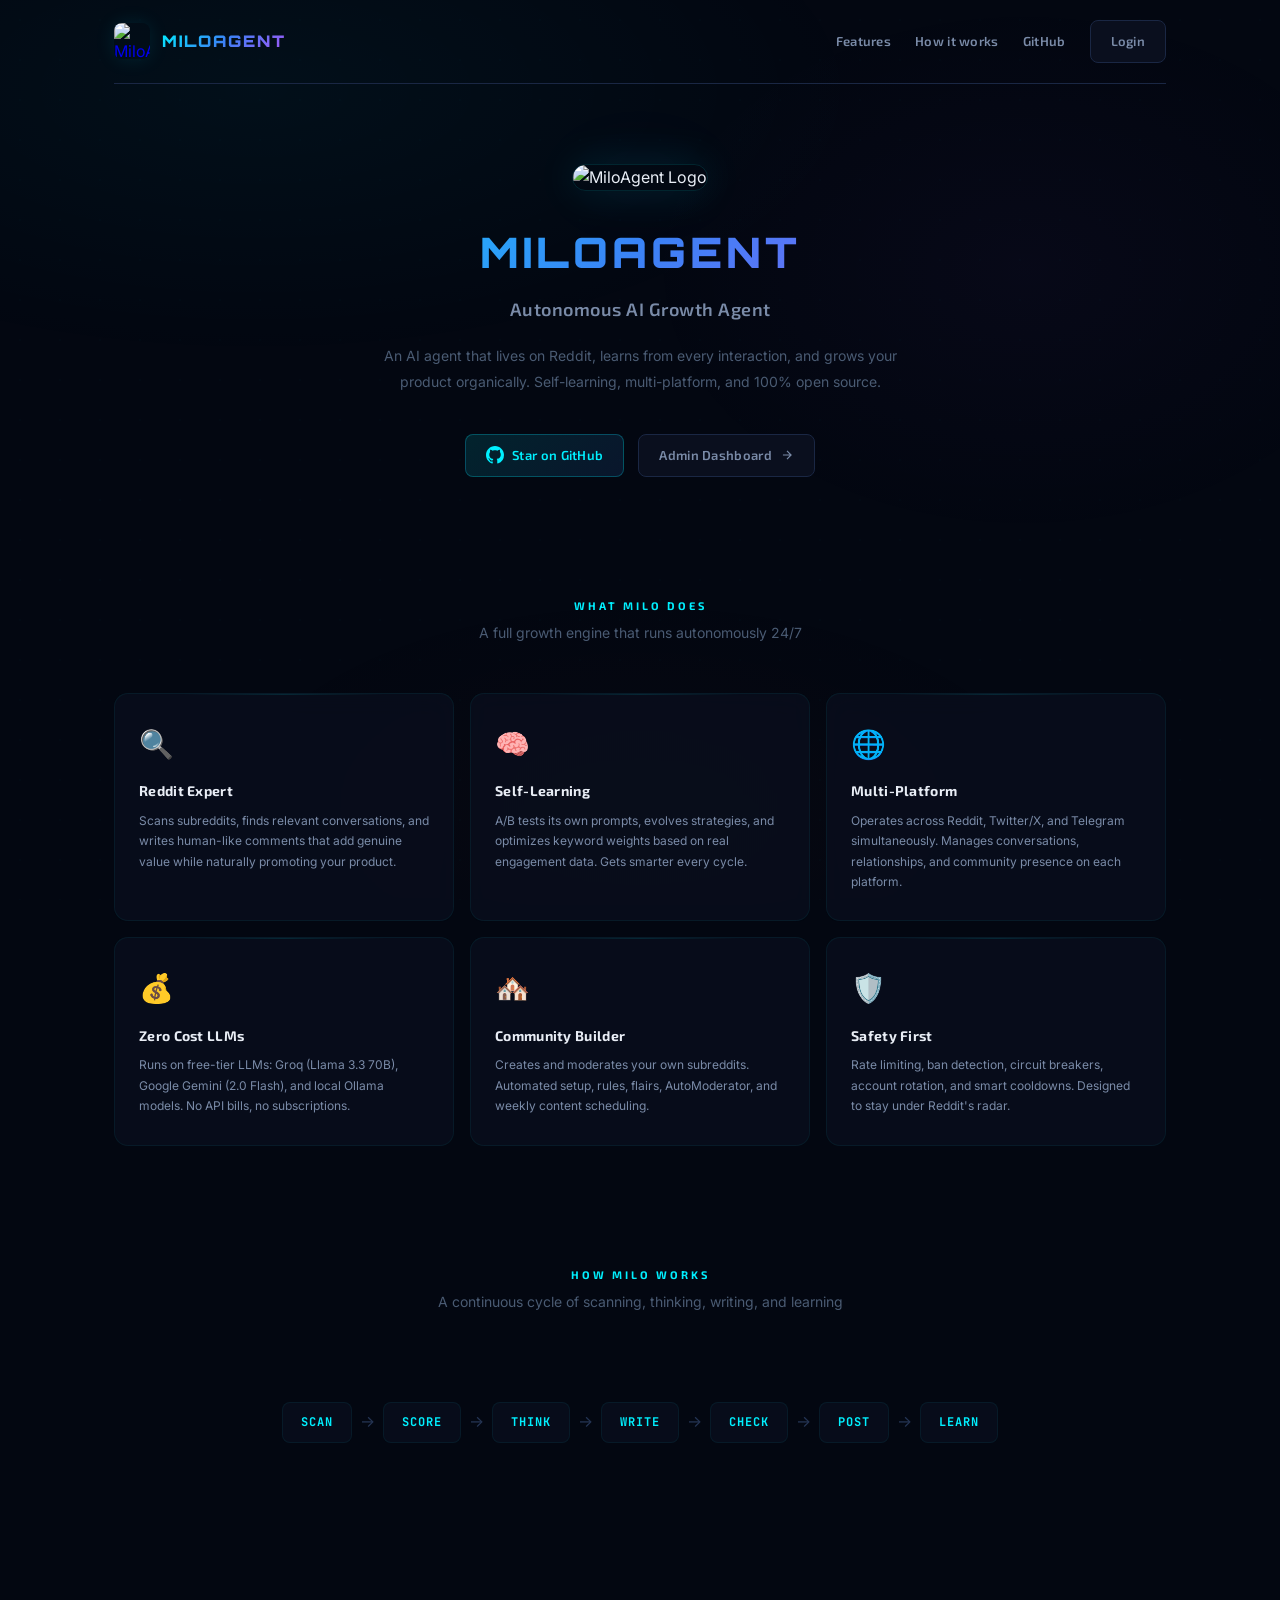
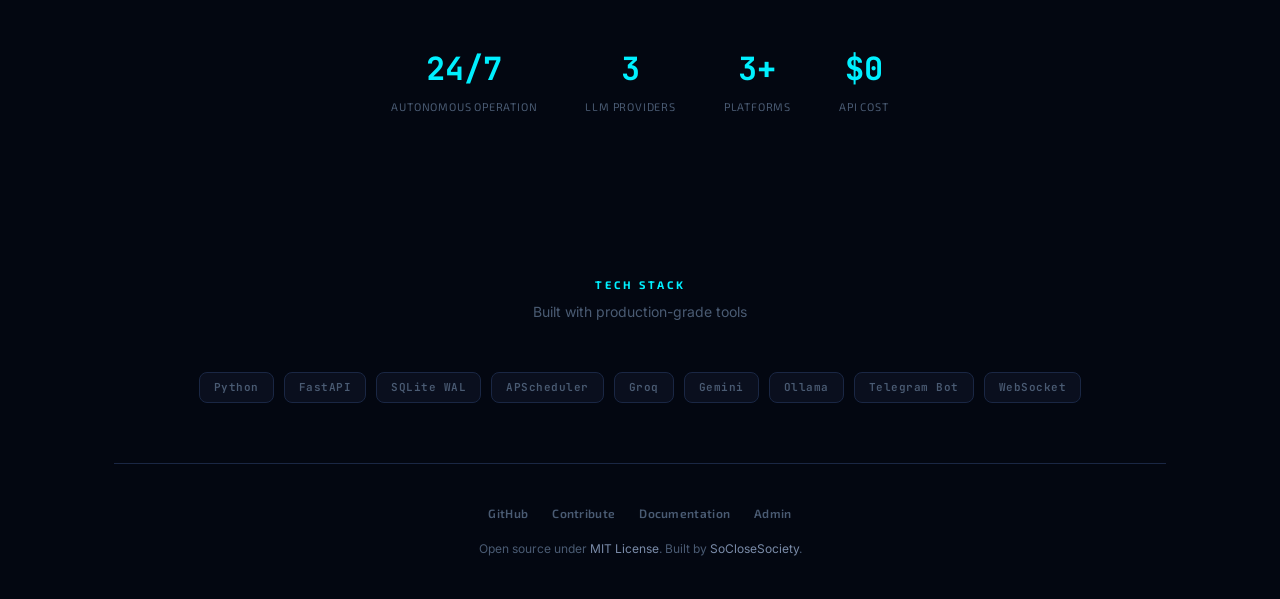
==== dashboard/static/landing.html @ 596e5b5a "Unify landing page + dashboard color palette Landing page was using muted Tailwind colors (Inter fon" ====
<!DOCTYPE html>
<html lang="en">
<head>
    <meta charset="UTF-8">
    <meta name="viewport" content="width=device-width, initial-scale=1.0">
    <title>MiloAgent — Autonomous AI Growth Agent</title>

    <!-- SEO -->
    <meta name="description" content="MiloAgent is an autonomous AI agent that lives on Reddit, learns from every interaction, and grows your product organically. Open source, self-learning, zero-cost AI growth engine.">
    <meta name="keywords" content="AI agent, Reddit bot, autonomous growth, self-learning AI, community management, open source, organic marketing, Reddit automation, Groq, Gemini, MiloAgent">
    <meta name="author" content="SoCloseSociety">
    <meta name="robots" content="index, follow">
    <link rel="canonical" href="https://milo.soclose.co">

    <!-- Open Graph -->
    <meta property="og:type" content="website">
    <meta property="og:title" content="MiloAgent — Autonomous AI Growth Agent">
    <meta property="og:description" content="An AI agent that lives on Reddit, learns from every interaction, and grows your product organically.">
    <meta property="og:image" content="https://milo.soclose.co/static/miloagent.png">
    <meta property="og:url" content="https://milo.soclose.co">
    <meta property="og:site_name" content="MiloAgent">

    <!-- Twitter Card -->
    <meta name="twitter:card" content="summary_large_image">
    <meta name="twitter:title" content="MiloAgent — Autonomous AI Growth Agent">
    <meta name="twitter:description" content="An AI agent that lives on Reddit, learns from every interaction, and grows your product organically.">
    <meta name="twitter:image" content="https://milo.soclose.co/static/miloagent.png">

    <!-- JSON-LD -->
    <script type="application/ld+json">
    {
        "@context": "https://schema.org",
        "@type": "SoftwareApplication",
        "name": "MiloAgent",
        "applicationCategory": "DeveloperApplication",
        "operatingSystem": "Linux, macOS",
        "description": "Autonomous AI growth agent that operates on Reddit, learns from interactions, and grows products organically.",
        "url": "https://milo.soclose.co",
        "author": {
            "@type": "Organization",
            "name": "SoCloseSociety",
            "url": "https://github.com/SoCloseSociety"
        },
        "license": "https://opensource.org/licenses/MIT",
        "programmingLanguage": "Python",
        "offers": {
            "@type": "Offer",
            "price": "0",
            "priceCurrency": "USD"
        }
    }
    </script>

    <!-- Favicon -->
    <link rel="icon" type="image/png" href="/static/miloagent.png">
    <link rel="apple-touch-icon" href="/static/miloagent.png">

    <!-- Fonts (same as dashboard) -->
    <link rel="preconnect" href="https://fonts.googleapis.com">
    <link rel="preconnect" href="https://fonts.gstatic.com" crossorigin>
    <link href="https://fonts.googleapis.com/css2?family=Orbitron:wght@500;700;900&family=JetBrains+Mono:wght@400;600;700&family=Exo+2:wght@400;500;600;700&family=Inter:wght@400;500;600;700;800&display=swap" rel="stylesheet">

    <style>
        *, *::before, *::after { box-sizing: border-box; margin: 0; padding: 0; }

        :root {
            --bg: #030711;
            --bg2: #0a0f1e;
            --bg3: #0f1629;
            --border: #1a2744;
            --border2: #253555;
            --text: #e8edf5;
            --text2: #7a8ba8;
            --text3: #4a5b73;
            --neon-cyan: #00f0ff;
            --neon-green: #22ff88;
            --neon-orange: #ff6b35;
            --neon-purple: #a855f7;
            --blue: #3b82f6;
            --pink: #ec4899;
            --glass: rgba(10, 15, 30, 0.75);
            --glass-border: rgba(0, 240, 255, 0.06);
            --glass-border2: rgba(0, 240, 255, 0.12);
            --glow-cyan: rgba(0, 240, 255, 0.15);
            --glow-purple: rgba(168, 85, 247, 0.15);
            --font-title: 'Orbitron', sans-serif;
            --font-data: 'JetBrains Mono', monospace;
            --font-label: 'Exo 2', sans-serif;
            --font-body: 'Inter', -apple-system, BlinkMacSystemFont, 'Segoe UI', sans-serif;
            --ease: cubic-bezier(.4, 0, .2, 1);
        }

        html { scroll-behavior: smooth; }

        body {
            font-family: var(--font-body);
            background: var(--bg);
            color: var(--text);
            line-height: 1.6;
            overflow-x: hidden;
        }

        /* Scrollbar */
        ::-webkit-scrollbar { width: 5px }
        ::-webkit-scrollbar-track { background: transparent }
        ::-webkit-scrollbar-thumb { background: var(--border); border-radius: 3px }

        /* Background Effects */
        body::before {
            content: '';
            position: fixed;
            inset: 0;
            pointer-events: none;
            z-index: 0;
            background:
                radial-gradient(ellipse 80% 50% at 20% 10%, rgba(0, 240, 255, .04), transparent 60%),
                radial-gradient(ellipse 60% 60% at 80% 30%, rgba(168, 85, 247, .03), transparent 50%),
                radial-gradient(ellipse 70% 50% at 50% 90%, rgba(255, 107, 53, .02), transparent 50%);
        }

        body::after {
            content: '';
            position: fixed;
            inset: 0;
            pointer-events: none;
            z-index: 0;
            background-image: radial-gradient(circle, rgba(0, 240, 255, .03) 1px, transparent 1px);
            background-size: 40px 40px;
            opacity: .5;
        }

        .container {
            max-width: 1100px;
            margin: 0 auto;
            padding: 0 24px;
            position: relative;
            z-index: 1;
        }

        /* ── Navbar ── */
        .navbar {
            display: flex;
            align-items: center;
            justify-content: space-between;
            padding: 20px 0;
            border-bottom: 1px solid var(--border);
        }

        .nav-brand {
            display: flex;
            align-items: center;
            gap: 12px;
            text-decoration: none;
        }

        .nav-brand img {
            width: 36px;
            height: 36px;
            border-radius: 8px;
            box-shadow: 0 0 20px rgba(0, 240, 255, .1);
        }

        .nav-brand span {
            font-family: var(--font-title);
            font-size: 16px;
            font-weight: 900;
            letter-spacing: 2px;
            background: linear-gradient(135deg, var(--neon-cyan), var(--blue), var(--neon-purple));
            -webkit-background-clip: text;
            -webkit-text-fill-color: transparent;
            background-clip: text;
        }

        .nav-links {
            display: flex;
            align-items: center;
            gap: 24px;
        }

        .nav-links a {
            color: var(--text2);
            text-decoration: none;
            font-family: var(--font-label);
            font-size: 13px;
            font-weight: 600;
            letter-spacing: .3px;
            transition: color .2s var(--ease);
        }

        .nav-links a:hover { color: var(--neon-cyan); }

        .btn {
            display: inline-flex;
            align-items: center;
            gap: 8px;
            padding: 10px 20px;
            border-radius: 8px;
            font-family: var(--font-label);
            font-size: 13px;
            font-weight: 600;
            text-decoration: none;
            transition: all .25s var(--ease);
            border: none;
            cursor: pointer;
            letter-spacing: .3px;
        }

        .btn-primary {
            background: linear-gradient(135deg, rgba(0, 240, 255, .12), rgba(59, 130, 246, .12));
            border: 1px solid rgba(0, 240, 255, .25);
            color: var(--neon-cyan);
        }

        .btn-primary:hover {
            background: linear-gradient(135deg, rgba(0, 240, 255, .2), rgba(59, 130, 246, .2));
            border-color: var(--neon-cyan);
            box-shadow: 0 0 24px var(--glow-cyan), 0 0 60px rgba(0, 240, 255, .08);
            transform: translateY(-2px);
        }

        .btn-ghost {
            background: var(--bg2);
            color: var(--text2);
            border: 1px solid var(--border);
        }

        .btn-ghost:hover {
            color: var(--neon-cyan);
            border-color: rgba(0, 240, 255, .2);
            background: rgba(0, 240, 255, .04);
            box-shadow: 0 0 16px var(--glow-cyan);
            transform: translateY(-1px);
        }

        /* ── Hero ── */
        .hero {
            text-align: center;
            padding: 80px 0 60px;
        }

        .hero-logo {
            width: 100px;
            height: 100px;
            border-radius: 24px;
            margin-bottom: 28px;
            box-shadow: 0 0 40px rgba(0, 240, 255, .12), 0 0 80px rgba(168, 85, 247, .06);
            border: 1px solid var(--glass-border2);
        }

        .hero h1 {
            font-family: var(--font-title);
            font-size: 42px;
            font-weight: 900;
            letter-spacing: 4px;
            margin-bottom: 8px;
            background: linear-gradient(135deg, var(--neon-cyan), var(--blue), var(--neon-purple));
            -webkit-background-clip: text;
            -webkit-text-fill-color: transparent;
            background-clip: text;
        }

        .hero .subtitle {
            font-family: var(--font-label);
            font-size: 18px;
            color: var(--text2);
            font-weight: 600;
            margin-bottom: 20px;
            letter-spacing: .5px;
        }

        .hero .tagline {
            font-size: 14px;
            color: var(--text3);
            max-width: 560px;
            margin: 0 auto 40px;
            line-height: 1.8;
        }

        .hero-actions {
            display: flex;
            align-items: center;
            justify-content: center;
            gap: 14px;
            flex-wrap: wrap;
        }

        /* ── Features ── */
        .section {
            padding: 60px 0;
        }

        .section-title {
            text-align: center;
            font-family: var(--font-label);
            font-size: 11px;
            font-weight: 700;
            text-transform: uppercase;
            letter-spacing: 3px;
            color: var(--neon-cyan);
            margin-bottom: 8px;
        }

        .section-subtitle {
            text-align: center;
            font-family: var(--font-body);
            color: var(--text3);
            font-size: 14px;
            margin-bottom: 48px;
        }

        .features-grid {
            display: grid;
            grid-template-columns: repeat(3, 1fr);
            gap: 16px;
        }

        .feature-card {
            background: var(--glass);
            border: 1px solid var(--glass-border);
            border-radius: 14px;
            padding: 28px 24px;
            backdrop-filter: blur(12px);
            transition: all .25s var(--ease);
            position: relative;
            overflow: hidden;
        }

        .feature-card::before {
            content: '';
            position: absolute;
            top: 0;
            left: 20%;
            right: 20%;
            height: 1px;
            background: linear-gradient(90deg, transparent, var(--glass-border2), transparent);
        }

        .feature-card:hover {
            border-color: var(--glass-border2);
            transform: translateY(-2px);
            box-shadow: 0 8px 32px rgba(0, 0, 0, .3);
        }

        .feature-icon {
            font-size: 28px;
            margin-bottom: 14px;
            display: block;
        }

        .feature-card h3 {
            font-family: var(--font-label);
            font-size: 14px;
            font-weight: 700;
            margin-bottom: 8px;
            color: var(--text);
            letter-spacing: .3px;
        }

        .feature-card p {
            font-size: 12px;
            color: var(--text2);
            line-height: 1.7;
        }

        /* ── How It Works ── */
        .flow {
            display: flex;
            align-items: center;
            justify-content: center;
            gap: 8px;
            flex-wrap: wrap;
            padding: 40px 0;
        }

        .flow-step {
            background: var(--glass);
            border: 1px solid var(--glass-border);
            border-radius: 8px;
            padding: 10px 18px;
            font-family: var(--font-data);
            font-size: 12px;
            font-weight: 700;
            color: var(--neon-cyan);
            letter-spacing: 1px;
            transition: all .2s var(--ease);
        }

        .flow-step:hover {
            border-color: var(--glass-border2);
            box-shadow: 0 0 16px var(--glow-cyan);
        }

        .flow-arrow {
            color: var(--border2);
            font-size: 16px;
        }

        /* ── Tech Stack ── */
        .tech-badges {
            display: flex;
            align-items: center;
            justify-content: center;
            gap: 10px;
            flex-wrap: wrap;
        }

        .tech-badge {
            background: var(--bg2);
            border: 1px solid var(--border);
            border-radius: 8px;
            padding: 6px 14px;
            font-family: var(--font-data);
            font-size: 11px;
            font-weight: 600;
            color: var(--text3);
            letter-spacing: .5px;
            transition: all .2s var(--ease);
        }

        .tech-badge:hover {
            border-color: var(--glass-border2);
            color: var(--text2);
        }

        /* ── Stats ── */
        .stats {
            display: flex;
            justify-content: center;
            gap: 48px;
            padding: 40px 0;
            flex-wrap: wrap;
        }

        .stat {
            text-align: center;
        }

        .stat-value {
            font-family: var(--font-data);
            font-size: 32px;
            font-weight: 700;
            color: var(--neon-cyan);
            font-variant-numeric: tabular-nums;
        }

        .stat-label {
            font-family: var(--font-label);
            font-size: 11px;
            color: var(--text3);
            margin-top: 4px;
            text-transform: uppercase;
            letter-spacing: .8px;
        }

        /* ── Footer ── */
        .footer {
            border-top: 1px solid var(--border);
            padding: 40px 0;
            text-align: center;
        }

        .footer-links {
            display: flex;
            align-items: center;
            justify-content: center;
            gap: 24px;
            margin-bottom: 16px;
        }

        .footer-links a {
            color: var(--text3);
            text-decoration: none;
            font-family: var(--font-label);
            font-size: 12px;
            font-weight: 600;
            letter-spacing: .3px;
            transition: color .2s var(--ease);
        }

        .footer-links a:hover { color: var(--neon-cyan); }

        .footer-text {
            color: var(--text3);
            font-size: 12px;
        }

        .footer-text a {
            color: var(--text2);
            text-decoration: none;
        }

        .footer-text a:hover { color: var(--neon-cyan); }

        /* ── Responsive ── */
        @media (max-width: 768px) {
            .hero h1 { font-size: 28px; letter-spacing: 2px; }
            .hero .subtitle { font-size: 15px; }
            .features-grid { grid-template-columns: 1fr; }
            .stats { gap: 32px; }
            .flow-step { padding: 8px 12px; font-size: 11px; }
            .nav-links { gap: 12px; }
            .nav-links a.hide-mobile { display: none; }
        }

        @media (max-width: 480px) {
            .hero { padding: 48px 0 32px; }
            .hero-logo { width: 72px; height: 72px; }
            .hero h1 { font-size: 24px; }
            .hero-actions { flex-direction: column; }
            .btn { width: 100%; justify-content: center; }
            .navbar { flex-direction: column; gap: 12px; }
        }

        @media (prefers-reduced-motion: reduce) {
            *, *::before, *::after {
                animation-duration: .01ms !important;
                transition-duration: .01ms !important;
            }
        }
    </style>
</head>
<body>

<div class="container">

    <!-- Navbar -->
    <nav class="navbar">
        <a href="/" class="nav-brand">
            <img src="/static/miloagent.png" alt="MiloAgent">
            <span>MILOAGENT</span>
        </a>
        <div class="nav-links">
            <a href="#features" class="hide-mobile">Features</a>
            <a href="#how-it-works" class="hide-mobile">How it works</a>
            <a href="https://github.com/SoCloseSociety/MiloAgent" target="_blank">GitHub</a>
            <a href="/login" class="btn btn-ghost">Login</a>
        </div>
    </nav>

    <!-- Hero -->
    <section class="hero">
        <img src="/static/miloagent.png" alt="MiloAgent Logo" class="hero-logo">
        <h1>MILOAGENT</h1>
        <p class="subtitle">Autonomous AI Growth Agent</p>
        <p class="tagline">
            An AI agent that lives on Reddit, learns from every interaction,
            and grows your product organically. Self-learning, multi-platform, and 100% open source.
        </p>
        <div class="hero-actions">
            <a href="https://github.com/SoCloseSociety/MiloAgent" target="_blank" class="btn btn-primary">
                <svg width="18" height="18" viewBox="0 0 16 16" fill="currentColor"><path d="M8 0C3.58 0 0 3.58 0 8c0 3.54 2.29 6.53 5.47 7.59.4.07.55-.17.55-.38 0-.19-.01-.82-.01-1.49-2.01.37-2.53-.49-2.69-.94-.09-.23-.48-.94-.82-1.13-.28-.15-.68-.52-.01-.53.63-.01 1.08.58 1.23.82.72 1.21 1.87.87 2.33.66.07-.52.28-.87.51-1.07-1.78-.2-3.64-.89-3.64-3.95 0-.87.31-1.59.82-2.15-.08-.2-.36-1.02.08-2.12 0 0 .67-.21 2.2.82.64-.18 1.32-.27 2-.27.68 0 1.36.09 2 .27 1.53-1.04 2.2-.82 2.2-.82.44 1.1.16 1.92.08 2.12.51.56.82 1.27.82 2.15 0 3.07-1.87 3.75-3.65 3.95.29.25.54.73.54 1.48 0 1.07-.01 1.93-.01 2.2 0 .21.15.46.55.38A8.013 8.013 0 0016 8c0-4.42-3.58-8-8-8z"/></svg>
                Star on GitHub
            </a>
            <a href="/login" class="btn btn-ghost">
                Admin Dashboard
                <svg width="14" height="14" viewBox="0 0 24 24" fill="none" stroke="currentColor" stroke-width="2"><path d="M5 12h14M12 5l7 7-7 7"/></svg>
            </a>
        </div>
    </section>

    <!-- Features -->
    <section class="section" id="features">
        <h2 class="section-title">What Milo Does</h2>
        <p class="section-subtitle">A full growth engine that runs autonomously 24/7</p>

        <div class="features-grid">
            <div class="feature-card">
                <span class="feature-icon">&#x1F50D;</span>
                <h3>Reddit Expert</h3>
                <p>Scans subreddits, finds relevant conversations, and writes human-like comments that add genuine value while naturally promoting your product.</p>
            </div>
            <div class="feature-card">
                <span class="feature-icon">&#x1F9E0;</span>
                <h3>Self-Learning</h3>
                <p>A/B tests its own prompts, evolves strategies, and optimizes keyword weights based on real engagement data. Gets smarter every cycle.</p>
            </div>
            <div class="feature-card">
                <span class="feature-icon">&#x1F310;</span>
                <h3>Multi-Platform</h3>
                <p>Operates across Reddit, Twitter/X, and Telegram simultaneously. Manages conversations, relationships, and community presence on each platform.</p>
            </div>
            <div class="feature-card">
                <span class="feature-icon">&#x1F4B0;</span>
                <h3>Zero Cost LLMs</h3>
                <p>Runs on free-tier LLMs: Groq (Llama 3.3 70B), Google Gemini (2.0 Flash), and local Ollama models. No API bills, no subscriptions.</p>
            </div>
            <div class="feature-card">
                <span class="feature-icon">&#x1F3D8;&#xFE0F;</span>
                <h3>Community Builder</h3>
                <p>Creates and moderates your own subreddits. Automated setup, rules, flairs, AutoModerator, and weekly content scheduling.</p>
            </div>
            <div class="feature-card">
                <span class="feature-icon">&#x1F6E1;&#xFE0F;</span>
                <h3>Safety First</h3>
                <p>Rate limiting, ban detection, circuit breakers, account rotation, and smart cooldowns. Designed to stay under Reddit's radar.</p>
            </div>
        </div>
    </section>

    <!-- How It Works -->
    <section class="section" id="how-it-works">
        <h2 class="section-title">How Milo Works</h2>
        <p class="section-subtitle">A continuous cycle of scanning, thinking, writing, and learning</p>

        <div class="flow">
            <div class="flow-step">SCAN</div>
            <span class="flow-arrow">&rarr;</span>
            <div class="flow-step">SCORE</div>
            <span class="flow-arrow">&rarr;</span>
            <div class="flow-step">THINK</div>
            <span class="flow-arrow">&rarr;</span>
            <div class="flow-step">WRITE</div>
            <span class="flow-arrow">&rarr;</span>
            <div class="flow-step">CHECK</div>
            <span class="flow-arrow">&rarr;</span>
            <div class="flow-step">POST</div>
            <span class="flow-arrow">&rarr;</span>
            <div class="flow-step">LEARN</div>
        </div>
    </section>

    <!-- Stats -->
    <section class="section">
        <div class="stats">
            <div class="stat">
                <div class="stat-value">24/7</div>
                <div class="stat-label">Autonomous Operation</div>
            </div>
            <div class="stat">
                <div class="stat-value">3</div>
                <div class="stat-label">LLM Providers</div>
            </div>
            <div class="stat">
                <div class="stat-value">3+</div>
                <div class="stat-label">Platforms</div>
            </div>
            <div class="stat">
                <div class="stat-value">$0</div>
                <div class="stat-label">API Cost</div>
            </div>
        </div>
    </section>

    <!-- Tech Stack -->
    <section class="section">
        <h2 class="section-title">Tech Stack</h2>
        <p class="section-subtitle">Built with production-grade tools</p>

        <div class="tech-badges">
            <span class="tech-badge">Python</span>
            <span class="tech-badge">FastAPI</span>
            <span class="tech-badge">SQLite WAL</span>
            <span class="tech-badge">APScheduler</span>
            <span class="tech-badge">Groq</span>
            <span class="tech-badge">Gemini</span>
            <span class="tech-badge">Ollama</span>
            <span class="tech-badge">Telegram Bot</span>
            <span class="tech-badge">WebSocket</span>
        </div>
    </section>

    <!-- Footer -->
    <footer class="footer">
        <div class="footer-links">
            <a href="https://github.com/SoCloseSociety/MiloAgent" target="_blank">GitHub</a>
            <a href="https://github.com/SoCloseSociety/MiloAgent/issues" target="_blank">Contribute</a>
            <a href="https://github.com/SoCloseSociety/MiloAgent#readme" target="_blank">Documentation</a>
            <a href="/login">Admin</a>
        </div>
        <p class="footer-text">
            Open source under <a href="https://opensource.org/licenses/MIT" target="_blank">MIT License</a>.
            Built by <a href="https://github.com/SoCloseSociety" target="_blank">SoCloseSociety</a>.
        </p>
    </footer>

</div>

</body>
</html>
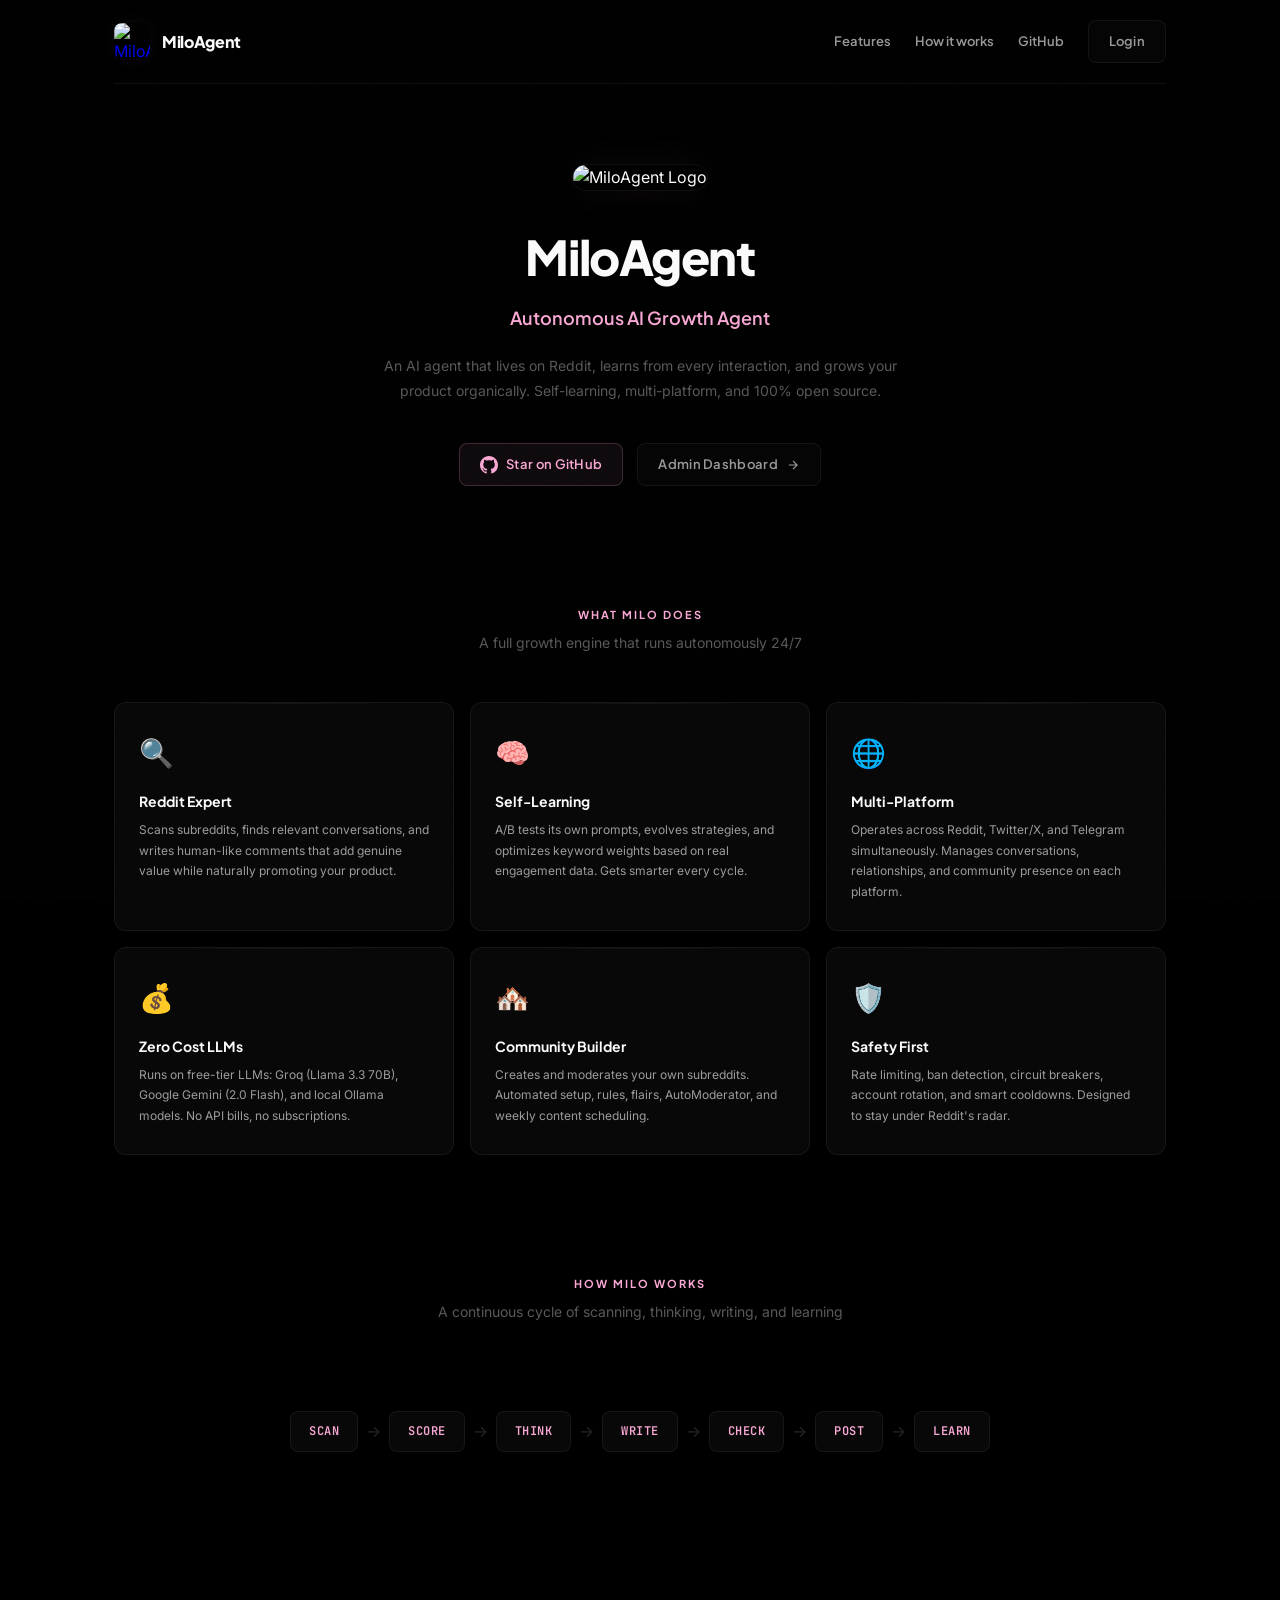
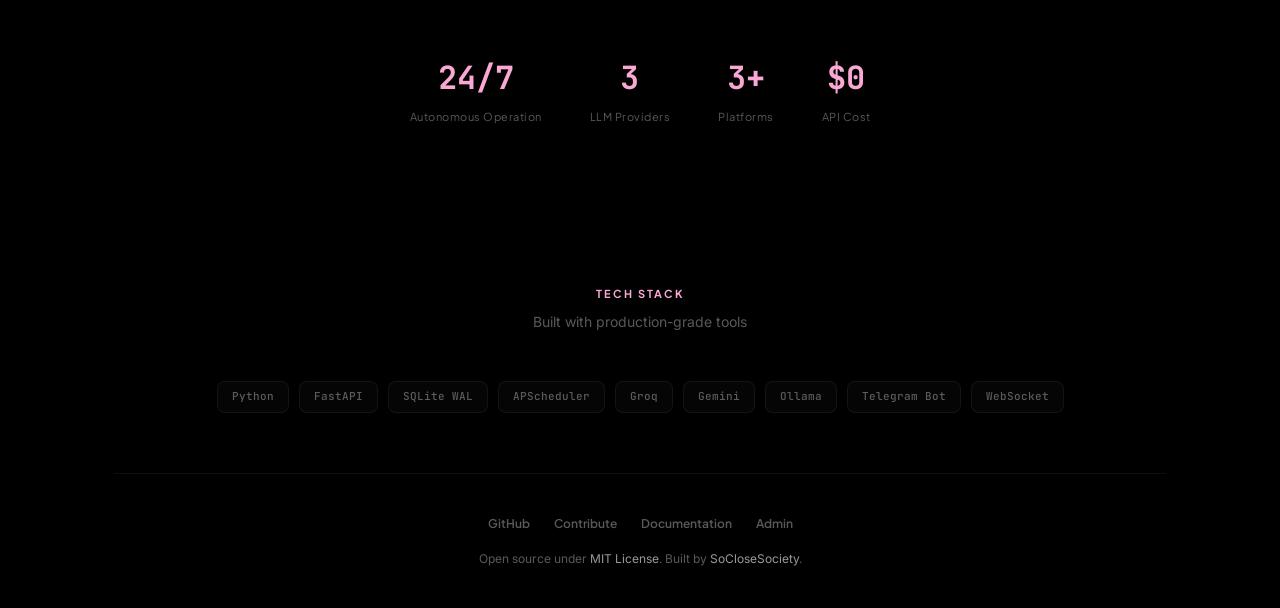
==== commit 261b5cf7: "Prepare repo for public release: clean credentials, new README - README: complete rewrite with archi" ====
--- a/dashboard/static/landing.html
+++ b/dashboard/static/landing.html
@@ -5,28 +5,24 @@
     <meta name="viewport" content="width=device-width, initial-scale=1.0">
     <title>MiloAgent — Autonomous AI Growth Agent</title>
 
-    <!-- SEO -->
     <meta name="description" content="MiloAgent is an autonomous AI agent that lives on Reddit, learns from every interaction, and grows your product organically. Open source, self-learning, zero-cost AI growth engine.">
     <meta name="keywords" content="AI agent, Reddit bot, autonomous growth, self-learning AI, community management, open source, organic marketing, Reddit automation, Groq, Gemini, MiloAgent">
     <meta name="author" content="SoCloseSociety">
     <meta name="robots" content="index, follow">
-    <link rel="canonical" href="https://milo.soclose.co">
-
-    <!-- Open Graph -->
+    <link rel="canonical" href="https://github.com/SoCloseSociety/MiloAgent">
+
     <meta property="og:type" content="website">
     <meta property="og:title" content="MiloAgent — Autonomous AI Growth Agent">
     <meta property="og:description" content="An AI agent that lives on Reddit, learns from every interaction, and grows your product organically.">
-    <meta property="og:image" content="https://milo.soclose.co/static/miloagent.png">
-    <meta property="og:url" content="https://milo.soclose.co">
+    <meta property="og:image" content="https://github.com/SoCloseSociety/MiloAgent/static/miloagent.png">
+    <meta property="og:url" content="https://github.com/SoCloseSociety/MiloAgent">
     <meta property="og:site_name" content="MiloAgent">
 
-    <!-- Twitter Card -->
     <meta name="twitter:card" content="summary_large_image">
     <meta name="twitter:title" content="MiloAgent — Autonomous AI Growth Agent">
     <meta name="twitter:description" content="An AI agent that lives on Reddit, learns from every interaction, and grows your product organically.">
-    <meta name="twitter:image" content="https://milo.soclose.co/static/miloagent.png">
-
-    <!-- JSON-LD -->
+    <meta name="twitter:image" content="https://github.com/SoCloseSociety/MiloAgent/static/miloagent.png">
+
     <script type="application/ld+json">
     {
         "@context": "https://schema.org",
@@ -35,465 +31,183 @@
         "applicationCategory": "DeveloperApplication",
         "operatingSystem": "Linux, macOS",
         "description": "Autonomous AI growth agent that operates on Reddit, learns from interactions, and grows products organically.",
-        "url": "https://milo.soclose.co",
-        "author": {
-            "@type": "Organization",
-            "name": "SoCloseSociety",
-            "url": "https://github.com/SoCloseSociety"
-        },
+        "url": "https://github.com/SoCloseSociety/MiloAgent",
+        "author": { "@type": "Organization", "name": "SoCloseSociety", "url": "https://github.com/SoCloseSociety" },
         "license": "https://opensource.org/licenses/MIT",
         "programmingLanguage": "Python",
-        "offers": {
-            "@type": "Offer",
-            "price": "0",
-            "priceCurrency": "USD"
-        }
+        "offers": { "@type": "Offer", "price": "0", "priceCurrency": "USD" }
     }
     </script>
 
-    <!-- Favicon -->
     <link rel="icon" type="image/png" href="/static/miloagent.png">
     <link rel="apple-touch-icon" href="/static/miloagent.png">
-
-    <!-- Fonts (same as dashboard) -->
     <link rel="preconnect" href="https://fonts.googleapis.com">
     <link rel="preconnect" href="https://fonts.gstatic.com" crossorigin>
-    <link href="https://fonts.googleapis.com/css2?family=Orbitron:wght@500;700;900&family=JetBrains+Mono:wght@400;600;700&family=Exo+2:wght@400;500;600;700&family=Inter:wght@400;500;600;700;800&display=swap" rel="stylesheet">
+    <link href="https://fonts.googleapis.com/css2?family=Plus+Jakarta+Sans:wght@400;500;600;700;800&family=Inter:wght@300;400;500;600;700&family=JetBrains+Mono:wght@400;500;600&display=swap" rel="stylesheet">
 
     <style>
         *, *::before, *::after { box-sizing: border-box; margin: 0; padding: 0; }
 
         :root {
-            --bg: #030711;
-            --bg2: #0a0f1e;
-            --bg3: #0f1629;
-            --border: #1a2744;
-            --border2: #253555;
-            --text: #e8edf5;
-            --text2: #7a8ba8;
-            --text3: #4a5b73;
-            --neon-cyan: #00f0ff;
-            --neon-green: #22ff88;
-            --neon-orange: #ff6b35;
-            --neon-purple: #a855f7;
-            --blue: #3b82f6;
-            --pink: #ec4899;
-            --glass: rgba(10, 15, 30, 0.75);
-            --glass-border: rgba(0, 240, 255, 0.06);
-            --glass-border2: rgba(0, 240, 255, 0.12);
-            --glow-cyan: rgba(0, 240, 255, 0.15);
-            --glow-purple: rgba(168, 85, 247, 0.15);
-            --font-title: 'Orbitron', sans-serif;
-            --font-data: 'JetBrains Mono', monospace;
-            --font-label: 'Exo 2', sans-serif;
-            --font-body: 'Inter', -apple-system, BlinkMacSystemFont, 'Segoe UI', sans-serif;
-            --ease: cubic-bezier(.4, 0, .2, 1);
+            --bg: #000000;
+            --bg2: #050505;
+            --bg3: #0a0a0a;
+            --border: rgba(255,255,255,.06);
+            --border2: rgba(255,255,255,.1);
+            --text: #fafafa;
+            --text2: rgba(255,255,255,.6);
+            --text3: rgba(255,255,255,.35);
+            --accent: #f9a8d4;
+            --accent-hover: #f472b6;
+            --accent-glow: rgba(249,168,212,.15);
+            --accent-subtle: rgba(249,168,212,.06);
+            --glass: rgba(10,10,10,.8);
         }
 
         html { scroll-behavior: smooth; }
+        ::selection { background: rgba(249,168,212,.25); }
 
         body {
-            font-family: var(--font-body);
+            font-family: 'Inter', -apple-system, BlinkMacSystemFont, sans-serif;
             background: var(--bg);
             color: var(--text);
             line-height: 1.6;
             overflow-x: hidden;
         }
 
-        /* Scrollbar */
-        ::-webkit-scrollbar { width: 5px }
+        ::-webkit-scrollbar { width: 4px }
         ::-webkit-scrollbar-track { background: transparent }
-        ::-webkit-scrollbar-thumb { background: var(--border); border-radius: 3px }
-
-        /* Background Effects */
+        ::-webkit-scrollbar-thumb { background: rgba(249,168,212,.1); border-radius: 2px }
+
         body::before {
             content: '';
-            position: fixed;
-            inset: 0;
-            pointer-events: none;
-            z-index: 0;
-            background:
-                radial-gradient(ellipse 80% 50% at 20% 10%, rgba(0, 240, 255, .04), transparent 60%),
-                radial-gradient(ellipse 60% 60% at 80% 30%, rgba(168, 85, 247, .03), transparent 50%),
-                radial-gradient(ellipse 70% 50% at 50% 90%, rgba(255, 107, 53, .02), transparent 50%);
+            position: fixed; inset: 0;
+            pointer-events: none; z-index: 0;
+            background: radial-gradient(ellipse at center, #010101 0%, #000000 100%);
         }
 
         body::after {
             content: '';
-            position: fixed;
-            inset: 0;
-            pointer-events: none;
-            z-index: 0;
-            background-image: radial-gradient(circle, rgba(0, 240, 255, .03) 1px, transparent 1px);
-            background-size: 40px 40px;
-            opacity: .5;
-        }
-
-        .container {
-            max-width: 1100px;
-            margin: 0 auto;
-            padding: 0 24px;
-            position: relative;
-            z-index: 1;
-        }
+            position: fixed; inset: 0;
+            pointer-events: none; z-index: 0;
+            opacity: .012;
+            background-image: url("data:image/svg+xml,%3Csvg xmlns='http://www.w3.org/2000/svg'%3E%3Cfilter id='n'%3E%3CfeTurbulence type='fractalNoise' baseFrequency='.85' numOctaves='4' stitchTiles='stitch'/%3E%3C/filter%3E%3Crect width='100%25' height='100%25' filter='url(%23n)'/%3E%3C/svg%3E");
+        }
+
+        .container { max-width: 1100px; margin: 0 auto; padding: 0 24px; position: relative; z-index: 1; }
 
         /* ── Navbar ── */
         .navbar {
-            display: flex;
-            align-items: center;
-            justify-content: space-between;
-            padding: 20px 0;
-            border-bottom: 1px solid var(--border);
-        }
-
-        .nav-brand {
-            display: flex;
-            align-items: center;
-            gap: 12px;
-            text-decoration: none;
-        }
-
-        .nav-brand img {
-            width: 36px;
-            height: 36px;
-            border-radius: 8px;
-            box-shadow: 0 0 20px rgba(0, 240, 255, .1);
-        }
-
-        .nav-brand span {
-            font-family: var(--font-title);
-            font-size: 16px;
-            font-weight: 900;
-            letter-spacing: 2px;
-            background: linear-gradient(135deg, var(--neon-cyan), var(--blue), var(--neon-purple));
-            -webkit-background-clip: text;
-            -webkit-text-fill-color: transparent;
-            background-clip: text;
-        }
-
-        .nav-links {
-            display: flex;
-            align-items: center;
-            gap: 24px;
-        }
-
-        .nav-links a {
-            color: var(--text2);
-            text-decoration: none;
-            font-family: var(--font-label);
-            font-size: 13px;
-            font-weight: 600;
-            letter-spacing: .3px;
-            transition: color .2s var(--ease);
-        }
-
-        .nav-links a:hover { color: var(--neon-cyan); }
+            display: flex; align-items: center; justify-content: space-between;
+            padding: 20px 0; border-bottom: 1px solid var(--border);
+        }
+        .nav-brand { display: flex; align-items: center; gap: 12px; text-decoration: none; }
+        .nav-brand img { width: 36px; height: 36px; border-radius: 8px; box-shadow: 0 0 20px rgba(249,168,212,.06); }
+        .nav-brand span { font-family: 'Plus Jakarta Sans', sans-serif; font-size: 16px; font-weight: 800; letter-spacing: -.02em; color: var(--text); }
+        .nav-links { display: flex; align-items: center; gap: 24px; }
+        .nav-links a { color: var(--text2); text-decoration: none; font-family: 'Plus Jakarta Sans', sans-serif; font-size: 13px; font-weight: 600; transition: color .2s; }
+        .nav-links a:hover { color: var(--accent); }
 
         .btn {
-            display: inline-flex;
-            align-items: center;
-            gap: 8px;
-            padding: 10px 20px;
-            border-radius: 8px;
-            font-family: var(--font-label);
-            font-size: 13px;
-            font-weight: 600;
-            text-decoration: none;
-            transition: all .25s var(--ease);
-            border: none;
-            cursor: pointer;
-            letter-spacing: .3px;
-        }
-
+            display: inline-flex; align-items: center; gap: 8px;
+            padding: 10px 20px; border-radius: 8px;
+            font-family: 'Plus Jakarta Sans', sans-serif; font-size: 13px; font-weight: 600;
+            text-decoration: none; transition: all .25s cubic-bezier(.4,0,.2,1);
+            border: none; cursor: pointer; letter-spacing: .3px;
+        }
         .btn-primary {
-            background: linear-gradient(135deg, rgba(0, 240, 255, .12), rgba(59, 130, 246, .12));
-            border: 1px solid rgba(0, 240, 255, .25);
-            color: var(--neon-cyan);
-        }
-
+            background: var(--accent-subtle); border: 1px solid rgba(249,168,212,.2); color: var(--accent);
+        }
         .btn-primary:hover {
-            background: linear-gradient(135deg, rgba(0, 240, 255, .2), rgba(59, 130, 246, .2));
-            border-color: var(--neon-cyan);
-            box-shadow: 0 0 24px var(--glow-cyan), 0 0 60px rgba(0, 240, 255, .08);
-            transform: translateY(-2px);
-        }
-
-        .btn-ghost {
-            background: var(--bg2);
-            color: var(--text2);
-            border: 1px solid var(--border);
-        }
-
+            background: rgba(249,168,212,.12); border-color: var(--accent);
+            box-shadow: 0 0 24px var(--accent-glow); transform: translateY(-2px);
+        }
+        .btn-ghost { background: var(--bg2); color: var(--text2); border: 1px solid var(--border); }
         .btn-ghost:hover {
-            color: var(--neon-cyan);
-            border-color: rgba(0, 240, 255, .2);
-            background: rgba(0, 240, 255, .04);
-            box-shadow: 0 0 16px var(--glow-cyan);
-            transform: translateY(-1px);
+            color: var(--accent); border-color: rgba(249,168,212,.2);
+            background: var(--accent-subtle); transform: translateY(-1px);
         }
 
         /* ── Hero ── */
-        .hero {
-            text-align: center;
-            padding: 80px 0 60px;
-        }
-
+        .hero { text-align: center; padding: 80px 0 60px; }
         .hero-logo {
-            width: 100px;
-            height: 100px;
-            border-radius: 24px;
-            margin-bottom: 28px;
-            box-shadow: 0 0 40px rgba(0, 240, 255, .12), 0 0 80px rgba(168, 85, 247, .06);
-            border: 1px solid var(--glass-border2);
-        }
-
+            width: 100px; height: 100px; border-radius: 24px; margin-bottom: 28px;
+            box-shadow: 0 0 40px rgba(249,168,212,.06); border: 1px solid var(--border);
+        }
         .hero h1 {
-            font-family: var(--font-title);
-            font-size: 42px;
-            font-weight: 900;
-            letter-spacing: 4px;
-            margin-bottom: 8px;
-            background: linear-gradient(135deg, var(--neon-cyan), var(--blue), var(--neon-purple));
-            -webkit-background-clip: text;
-            -webkit-text-fill-color: transparent;
-            background-clip: text;
-        }
-
-        .hero .subtitle {
-            font-family: var(--font-label);
-            font-size: 18px;
-            color: var(--text2);
-            font-weight: 600;
-            margin-bottom: 20px;
-            letter-spacing: .5px;
-        }
-
-        .hero .tagline {
-            font-size: 14px;
-            color: var(--text3);
-            max-width: 560px;
-            margin: 0 auto 40px;
-            line-height: 1.8;
-        }
-
-        .hero-actions {
-            display: flex;
-            align-items: center;
-            justify-content: center;
-            gap: 14px;
-            flex-wrap: wrap;
-        }
+            font-family: 'Plus Jakarta Sans', sans-serif;
+            font-size: 48px; font-weight: 800; letter-spacing: -.03em;
+            margin-bottom: 8px; color: var(--text);
+        }
+        .hero .subtitle { font-family: 'Plus Jakarta Sans', sans-serif; font-size: 18px; color: var(--accent); font-weight: 600; margin-bottom: 20px; }
+        .hero .tagline { font-size: 14px; color: var(--text3); max-width: 560px; margin: 0 auto 40px; line-height: 1.8; }
+        .hero-actions { display: flex; align-items: center; justify-content: center; gap: 14px; flex-wrap: wrap; }
 
         /* ── Features ── */
-        .section {
-            padding: 60px 0;
-        }
-
+        .section { padding: 60px 0; }
         .section-title {
-            text-align: center;
-            font-family: var(--font-label);
-            font-size: 11px;
-            font-weight: 700;
-            text-transform: uppercase;
-            letter-spacing: 3px;
-            color: var(--neon-cyan);
-            margin-bottom: 8px;
-        }
-
-        .section-subtitle {
-            text-align: center;
-            font-family: var(--font-body);
-            color: var(--text3);
-            font-size: 14px;
-            margin-bottom: 48px;
-        }
-
-        .features-grid {
-            display: grid;
-            grid-template-columns: repeat(3, 1fr);
-            gap: 16px;
-        }
+            text-align: center; font-family: 'Plus Jakarta Sans', sans-serif;
+            font-size: 11px; font-weight: 700; text-transform: uppercase;
+            letter-spacing: 2px; color: var(--accent); margin-bottom: 8px;
+        }
+        .section-subtitle { text-align: center; color: var(--text3); font-size: 14px; margin-bottom: 48px; }
+
+        .features-grid { display: grid; grid-template-columns: repeat(3, 1fr); gap: 16px; }
 
         .feature-card {
-            background: var(--glass);
-            border: 1px solid var(--glass-border);
-            border-radius: 14px;
-            padding: 28px 24px;
-            backdrop-filter: blur(12px);
-            transition: all .25s var(--ease);
-            position: relative;
-            overflow: hidden;
-        }
-
+            background: var(--glass); border: 1px solid var(--border); border-radius: 12px;
+            padding: 28px 24px; backdrop-filter: blur(16px) saturate(1.2);
+            transition: all .3s cubic-bezier(.4,0,.2,1); position: relative; overflow: hidden;
+        }
         .feature-card::before {
-            content: '';
-            position: absolute;
-            top: 0;
-            left: 20%;
-            right: 20%;
-            height: 1px;
-            background: linear-gradient(90deg, transparent, var(--glass-border2), transparent);
-        }
-
+            content: ''; position: absolute; top: 0; left: 20%; right: 20%; height: 1px;
+            background: linear-gradient(90deg, transparent, rgba(255,255,255,.06), transparent);
+        }
         .feature-card:hover {
-            border-color: var(--glass-border2);
-            transform: translateY(-2px);
-            box-shadow: 0 8px 32px rgba(0, 0, 0, .3);
-        }
-
-        .feature-icon {
-            font-size: 28px;
-            margin-bottom: 14px;
-            display: block;
-        }
-
-        .feature-card h3 {
-            font-family: var(--font-label);
-            font-size: 14px;
-            font-weight: 700;
-            margin-bottom: 8px;
-            color: var(--text);
-            letter-spacing: .3px;
-        }
-
-        .feature-card p {
-            font-size: 12px;
-            color: var(--text2);
-            line-height: 1.7;
-        }
-
-        /* ── How It Works ── */
-        .flow {
-            display: flex;
-            align-items: center;
-            justify-content: center;
-            gap: 8px;
-            flex-wrap: wrap;
-            padding: 40px 0;
-        }
-
+            border-color: rgba(249,168,212,.12); transform: translateY(-2px);
+            box-shadow: 0 0 24px rgba(249,168,212,.04), 0 8px 32px rgba(0,0,0,.4);
+        }
+        .feature-icon { font-size: 28px; margin-bottom: 14px; display: block; }
+        .feature-card h3 { font-family: 'Plus Jakarta Sans', sans-serif; font-size: 14px; font-weight: 700; margin-bottom: 8px; color: var(--text); }
+        .feature-card p { font-size: 12px; color: var(--text2); line-height: 1.7; }
+
+        /* ── Flow ── */
+        .flow { display: flex; align-items: center; justify-content: center; gap: 8px; flex-wrap: wrap; padding: 40px 0; }
         .flow-step {
-            background: var(--glass);
-            border: 1px solid var(--glass-border);
-            border-radius: 8px;
-            padding: 10px 18px;
-            font-family: var(--font-data);
-            font-size: 12px;
-            font-weight: 700;
-            color: var(--neon-cyan);
-            letter-spacing: 1px;
-            transition: all .2s var(--ease);
-        }
-
-        .flow-step:hover {
-            border-color: var(--glass-border2);
-            box-shadow: 0 0 16px var(--glow-cyan);
-        }
-
-        .flow-arrow {
-            color: var(--border2);
-            font-size: 16px;
-        }
+            background: var(--glass); border: 1px solid var(--border); border-radius: 8px;
+            padding: 10px 18px; font-family: 'JetBrains Mono', monospace;
+            font-size: 12px; font-weight: 600; color: var(--accent); letter-spacing: .5px;
+            transition: all .2s;
+        }
+        .flow-step:hover { border-color: rgba(249,168,212,.12); box-shadow: 0 0 16px var(--accent-glow); }
+        .flow-arrow { color: rgba(255,255,255,.15); font-size: 16px; }
 
         /* ── Tech Stack ── */
-        .tech-badges {
-            display: flex;
-            align-items: center;
-            justify-content: center;
-            gap: 10px;
-            flex-wrap: wrap;
-        }
-
+        .tech-badges { display: flex; align-items: center; justify-content: center; gap: 10px; flex-wrap: wrap; }
         .tech-badge {
-            background: var(--bg2);
-            border: 1px solid var(--border);
-            border-radius: 8px;
-            padding: 6px 14px;
-            font-family: var(--font-data);
-            font-size: 11px;
-            font-weight: 600;
-            color: var(--text3);
-            letter-spacing: .5px;
-            transition: all .2s var(--ease);
-        }
-
-        .tech-badge:hover {
-            border-color: var(--glass-border2);
-            color: var(--text2);
-        }
+            background: var(--bg2); border: 1px solid var(--border); border-radius: 8px;
+            padding: 6px 14px; font-family: 'JetBrains Mono', monospace;
+            font-size: 11px; font-weight: 500; color: var(--text3); transition: all .2s;
+        }
+        .tech-badge:hover { border-color: var(--border2); color: var(--text2); }
 
         /* ── Stats ── */
-        .stats {
-            display: flex;
-            justify-content: center;
-            gap: 48px;
-            padding: 40px 0;
-            flex-wrap: wrap;
-        }
-
-        .stat {
-            text-align: center;
-        }
-
-        .stat-value {
-            font-family: var(--font-data);
-            font-size: 32px;
-            font-weight: 700;
-            color: var(--neon-cyan);
-            font-variant-numeric: tabular-nums;
-        }
-
-        .stat-label {
-            font-family: var(--font-label);
-            font-size: 11px;
-            color: var(--text3);
-            margin-top: 4px;
-            text-transform: uppercase;
-            letter-spacing: .8px;
-        }
+        .stats { display: flex; justify-content: center; gap: 48px; padding: 40px 0; flex-wrap: wrap; }
+        .stat { text-align: center; }
+        .stat-value { font-family: 'JetBrains Mono', monospace; font-size: 32px; font-weight: 700; color: var(--accent); }
+        .stat-label { font-family: 'Plus Jakarta Sans', sans-serif; font-size: 11px; color: var(--text3); margin-top: 4px; letter-spacing: .5px; }
 
         /* ── Footer ── */
-        .footer {
-            border-top: 1px solid var(--border);
-            padding: 40px 0;
-            text-align: center;
-        }
-
-        .footer-links {
-            display: flex;
-            align-items: center;
-            justify-content: center;
-            gap: 24px;
-            margin-bottom: 16px;
-        }
-
-        .footer-links a {
-            color: var(--text3);
-            text-decoration: none;
-            font-family: var(--font-label);
-            font-size: 12px;
-            font-weight: 600;
-            letter-spacing: .3px;
-            transition: color .2s var(--ease);
-        }
-
-        .footer-links a:hover { color: var(--neon-cyan); }
-
-        .footer-text {
-            color: var(--text3);
-            font-size: 12px;
-        }
-
-        .footer-text a {
-            color: var(--text2);
-            text-decoration: none;
-        }
-
-        .footer-text a:hover { color: var(--neon-cyan); }
-
-        /* ── Responsive ── */
+        .footer { border-top: 1px solid var(--border); padding: 40px 0; text-align: center; }
+        .footer-links { display: flex; align-items: center; justify-content: center; gap: 24px; margin-bottom: 16px; }
+        .footer-links a { color: var(--text3); text-decoration: none; font-family: 'Plus Jakarta Sans', sans-serif; font-size: 12px; font-weight: 600; transition: color .2s; }
+        .footer-links a:hover { color: var(--accent); }
+        .footer-text { color: var(--text3); font-size: 12px; }
+        .footer-text a { color: var(--text2); text-decoration: none; }
+        .footer-text a:hover { color: var(--accent); }
+
         @media (max-width: 768px) {
-            .hero h1 { font-size: 28px; letter-spacing: 2px; }
+            .hero h1 { font-size: 32px; }
             .hero .subtitle { font-size: 15px; }
             .features-grid { grid-template-columns: 1fr; }
             .stats { gap: 32px; }
@@ -505,29 +219,24 @@
         @media (max-width: 480px) {
             .hero { padding: 48px 0 32px; }
             .hero-logo { width: 72px; height: 72px; }
-            .hero h1 { font-size: 24px; }
+            .hero h1 { font-size: 26px; }
             .hero-actions { flex-direction: column; }
             .btn { width: 100%; justify-content: center; }
             .navbar { flex-direction: column; gap: 12px; }
         }
 
         @media (prefers-reduced-motion: reduce) {
-            *, *::before, *::after {
-                animation-duration: .01ms !important;
-                transition-duration: .01ms !important;
-            }
+            *, *::before, *::after { animation-duration: .01ms !important; transition-duration: .01ms !important; }
         }
     </style>
 </head>
 <body>
 
 <div class="container">
-
-    <!-- Navbar -->
     <nav class="navbar">
         <a href="/" class="nav-brand">
             <img src="/static/miloagent.png" alt="MiloAgent">
-            <span>MILOAGENT</span>
+            <span>MiloAgent</span>
         </a>
         <div class="nav-links">
             <a href="#features" class="hide-mobile">Features</a>
@@ -537,10 +246,9 @@
         </div>
     </nav>
 
-    <!-- Hero -->
     <section class="hero">
         <img src="/static/miloagent.png" alt="MiloAgent Logo" class="hero-logo">
-        <h1>MILOAGENT</h1>
+        <h1>MiloAgent</h1>
         <p class="subtitle">Autonomous AI Growth Agent</p>
         <p class="tagline">
             An AI agent that lives on Reddit, learns from every interaction,
@@ -558,11 +266,9 @@
         </div>
     </section>
 
-    <!-- Features -->
     <section class="section" id="features">
         <h2 class="section-title">What Milo Does</h2>
         <p class="section-subtitle">A full growth engine that runs autonomously 24/7</p>
-
         <div class="features-grid">
             <div class="feature-card">
                 <span class="feature-icon">&#x1F50D;</span>
@@ -597,11 +303,9 @@
         </div>
     </section>
 
-    <!-- How It Works -->
     <section class="section" id="how-it-works">
         <h2 class="section-title">How Milo Works</h2>
         <p class="section-subtitle">A continuous cycle of scanning, thinking, writing, and learning</p>
-
         <div class="flow">
             <div class="flow-step">SCAN</div>
             <span class="flow-arrow">&rarr;</span>
@@ -619,33 +323,18 @@
         </div>
     </section>
 
-    <!-- Stats -->
     <section class="section">
         <div class="stats">
-            <div class="stat">
-                <div class="stat-value">24/7</div>
-                <div class="stat-label">Autonomous Operation</div>
-            </div>
-            <div class="stat">
-                <div class="stat-value">3</div>
-                <div class="stat-label">LLM Providers</div>
-            </div>
-            <div class="stat">
-                <div class="stat-value">3+</div>
-                <div class="stat-label">Platforms</div>
-            </div>
-            <div class="stat">
-                <div class="stat-value">$0</div>
-                <div class="stat-label">API Cost</div>
-            </div>
-        </div>
-    </section>
-
-    <!-- Tech Stack -->
+            <div class="stat"><div class="stat-value">24/7</div><div class="stat-label">Autonomous Operation</div></div>
+            <div class="stat"><div class="stat-value">3</div><div class="stat-label">LLM Providers</div></div>
+            <div class="stat"><div class="stat-value">3+</div><div class="stat-label">Platforms</div></div>
+            <div class="stat"><div class="stat-value">$0</div><div class="stat-label">API Cost</div></div>
+        </div>
+    </section>
+
     <section class="section">
         <h2 class="section-title">Tech Stack</h2>
         <p class="section-subtitle">Built with production-grade tools</p>
-
         <div class="tech-badges">
             <span class="tech-badge">Python</span>
             <span class="tech-badge">FastAPI</span>
@@ -659,7 +348,6 @@
         </div>
     </section>
 
-    <!-- Footer -->
     <footer class="footer">
         <div class="footer-links">
             <a href="https://github.com/SoCloseSociety/MiloAgent" target="_blank">GitHub</a>
@@ -672,7 +360,6 @@
             Built by <a href="https://github.com/SoCloseSociety" target="_blank">SoCloseSociety</a>.
         </p>
     </footer>
-
 </div>
 
 </body>
